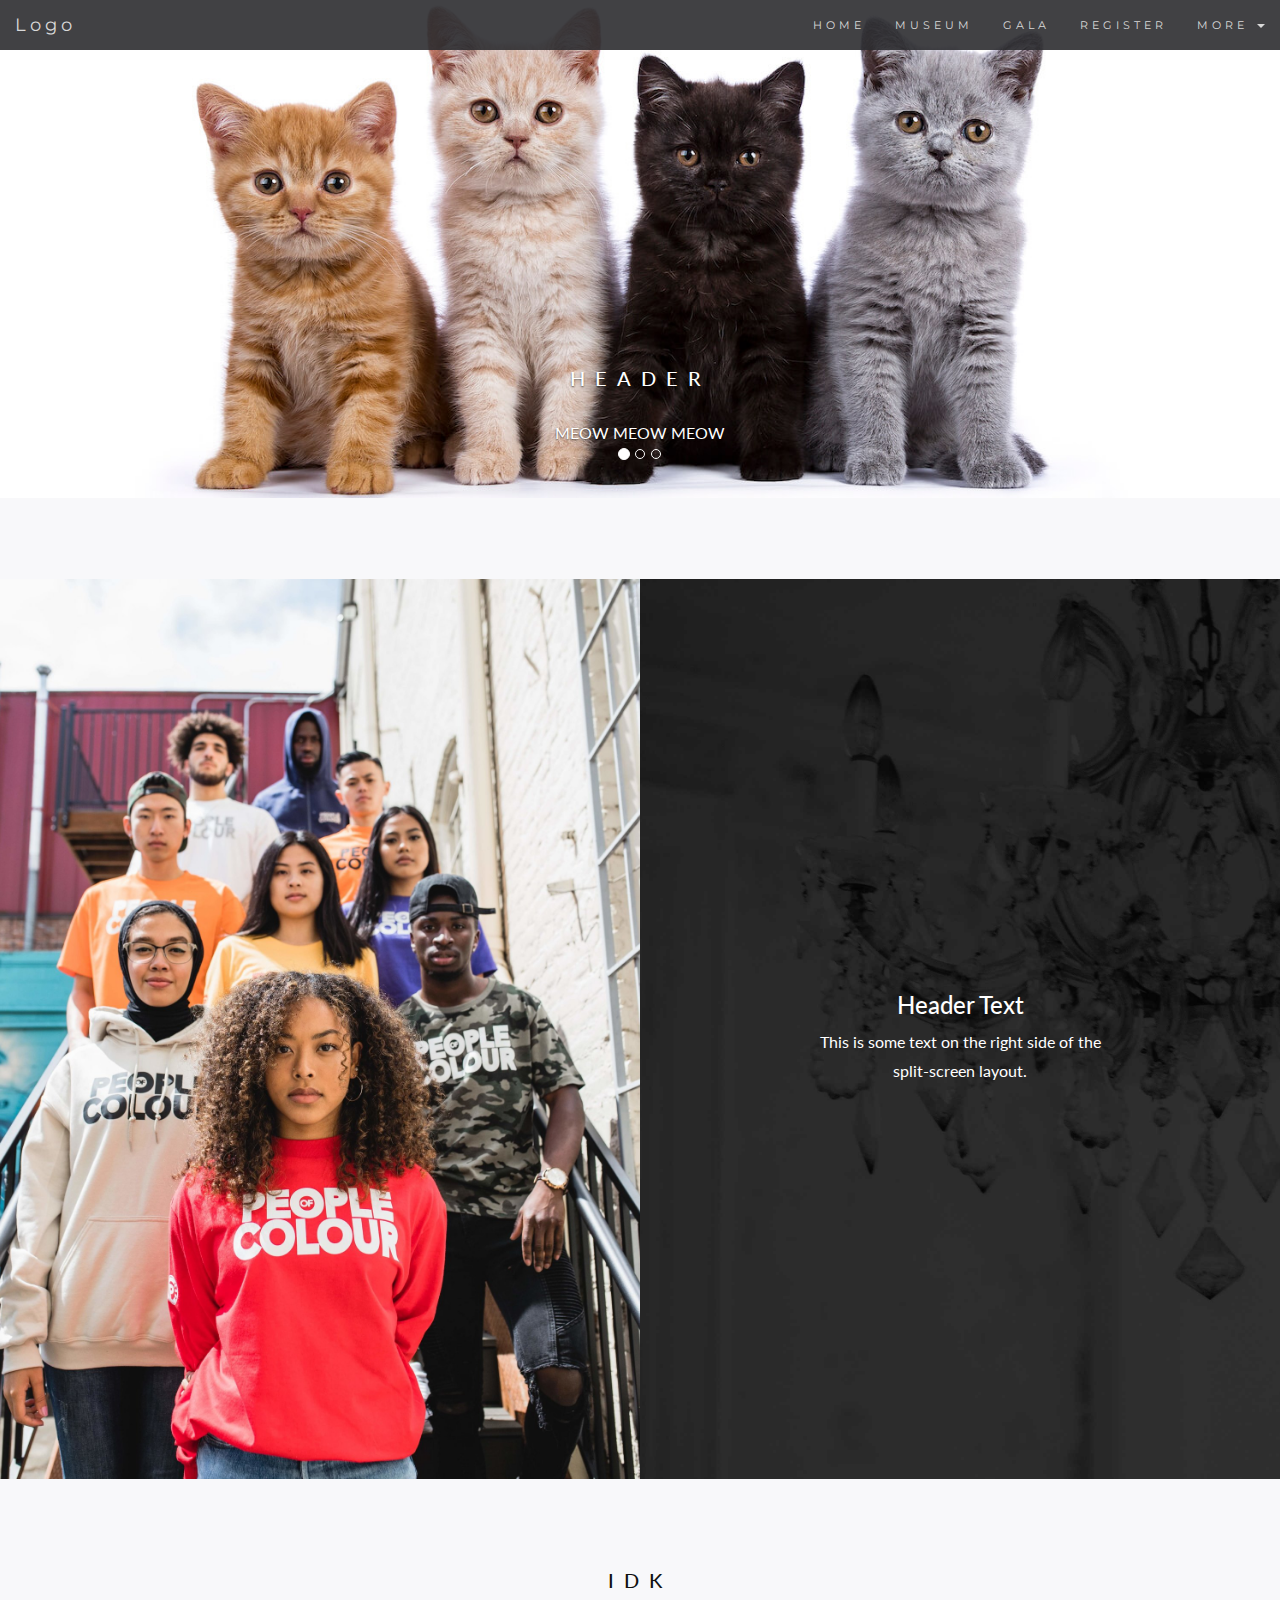
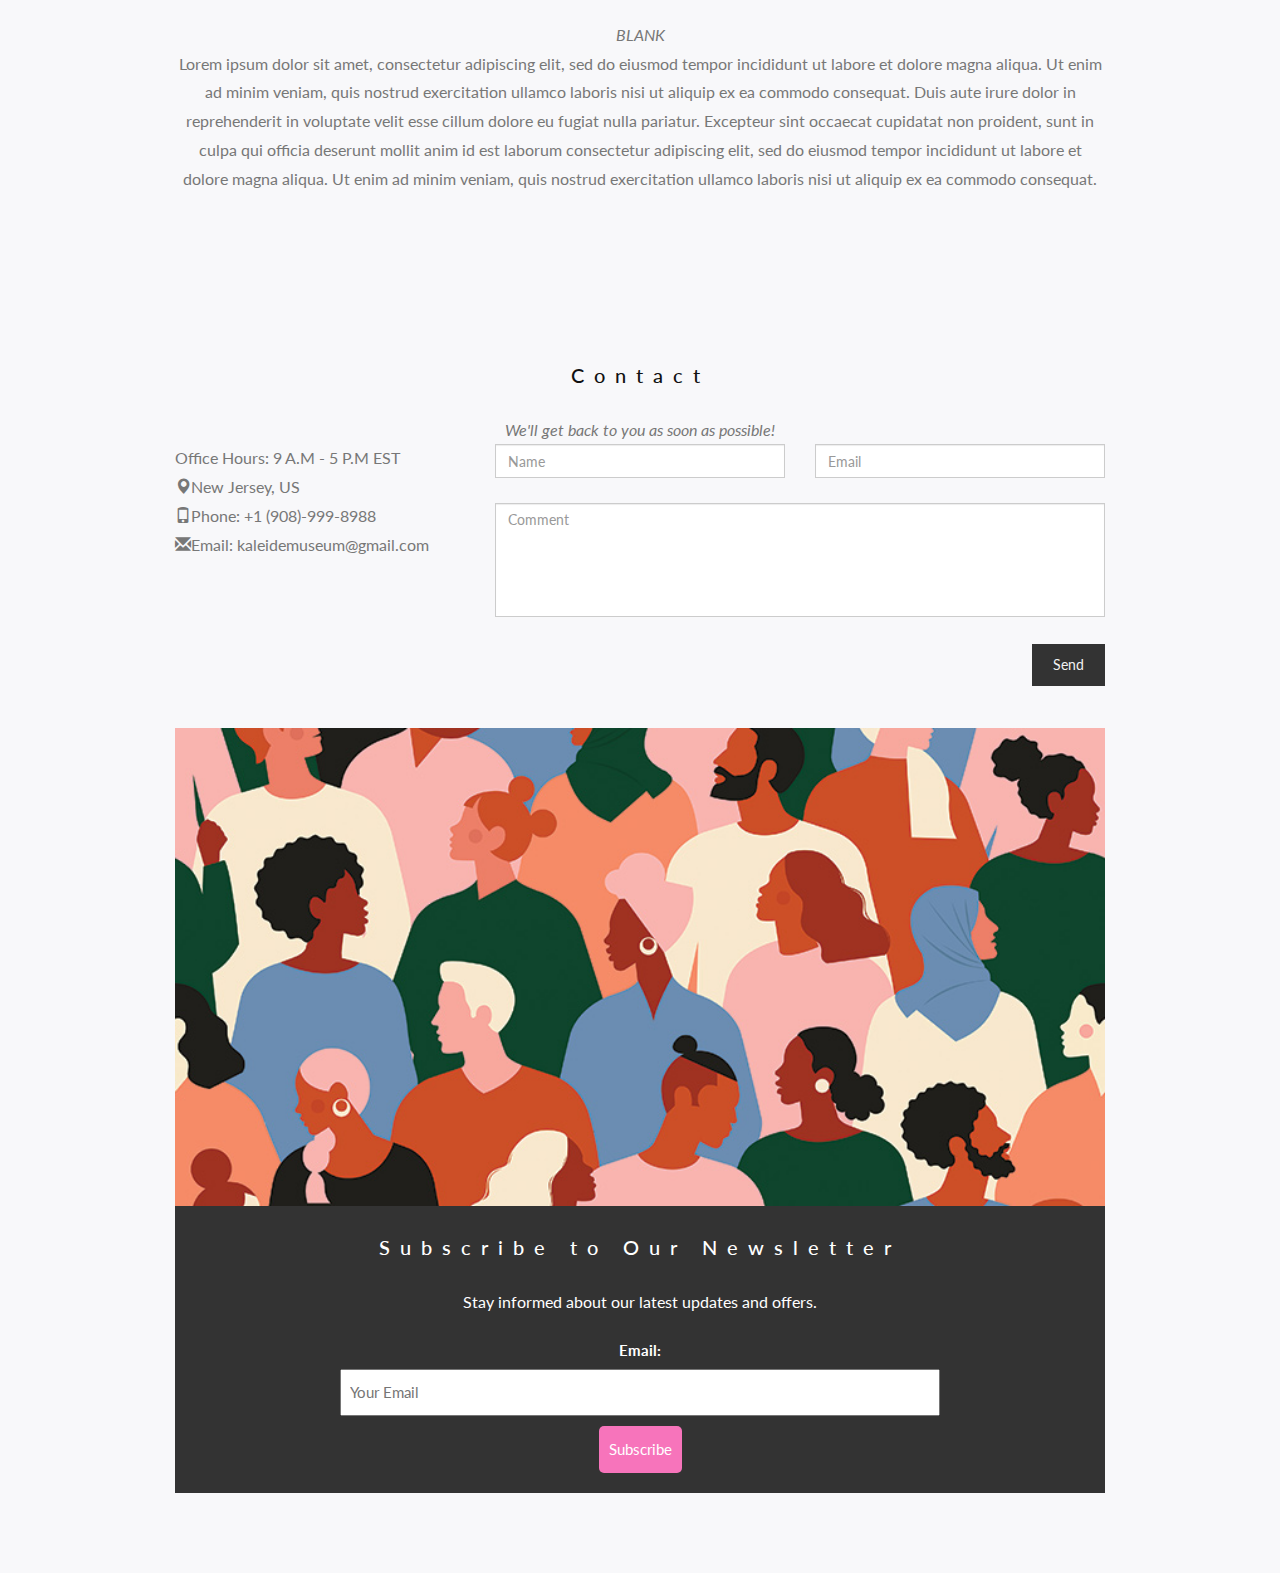
==== index.html @ e1161e77 "Add files via upload" ====
<!DOCTYPE html>
<html lang="en">
<!-- Index css -->

<head>
  <!-- Theme Made By www.w3schools.com - No Copyright -->
  <title>Kaleidoscope</title>
  <meta charset="utf-8">
  <meta name="viewport" content="width=device-width, initial-scale=1">
  <link rel="stylesheet" href="https://maxcdn.bootstrapcdn.com/bootstrap/3.4.1/css/bootstrap.min.css">
  <link href="https://fonts.googleapis.com/css?family=Lato" rel="stylesheet" type="text/css">
  <link href="https://fonts.googleapis.com/css?family=Montserrat" rel="stylesheet" type="text/css">
  <script src="https://ajax.googleapis.com/ajax/libs/jquery/3.7.1/jquery.min.js"></script>
  <script src="https://maxcdn.bootstrapcdn.com/bootstrap/3.4.1/js/bootstrap.min.js"></script>
  <link rel="stylesheet" href="CSS\stylespopuo.css">
  <style>
    body {
      font: 400 15px/1.8 Lato, sans-serif;
      color: #777;
    }

    h3,
    h4 {
      margin: 10px 0 30px 0;
      letter-spacing: 10px;
      font-size: 20px;
      color: #111;
    }

    .container {
      padding: 80px 120px;
    }

    .person {
      border: 10px solid transparent;
      margin-bottom: 25px;
      width: 80%;
      height: 80%;
      opacity: 0.7;
    }

    .person:hover {
      border-color: #f1f1f1;
    }

    .carousel-inner img {
      width: 100%;
      /* Set width to 100% */
      margin: auto;
    }

    .carousel-caption h3 {
      color: #fff !important;
    }

    @media (max-width: 600px) {
      .carousel-caption {
        display: none;
        /* Hide the carousel text when the screen is less than 600 pixels wide */
      }
    }

    .bg-1 {
      background: #2d2d30;
      color: #bdbdbd;
    }

    .bg-1 h3 {
      color: #fff;
    }

    .bg-1 p {
      font-style: italic;
    }

    .list-group-item:first-child {
      border-top-right-radius: 0;
      border-top-left-radius: 0;
    }

    .list-group-item:last-child {
      border-bottom-right-radius: 0;
      border-bottom-left-radius: 0;
    }

    .thumbnail {
      padding: 0 0 15px 0;
      border: none;
      border-radius: 0;
    }

    .thumbnail p {
      margin-top: 15px;
      color: #555;
    }

    .btn {
      padding: 10px 20px;
      background-color: #333;
      color: #f1f1f1;
      border-radius: 0;
      transition: .2s;
    }

    .btn:hover,
    .btn:focus {
      border: 1px solid #333;
      background-color: #fff;
      color: #000;
    }

    .modal-header,
    h4,
    .close {
      background-color: #333;
      color: #fff !important;
      text-align: center;
      font-size: 30px;
    }

    .modal-header,
    .modal-body {
      padding: 40px 50px;
    }

    .nav-tabs li a {
      color: #777;
    }

    .navbar {
      font-family: Montserrat, sans-serif;
      margin-bottom: 0;
      background-color: #2d2d30;
      border: 0;
      font-size: 11px !important;
      letter-spacing: 4px;
      opacity: 0.9;
    }

    .navbar li a,
    .navbar .navbar-brand {
      color: #d5d5d5 !important;
    }

    .navbar-nav li a:hover {
      color: #fff !important;
    }

    .navbar-nav li.active a {
      color: #fff !important;
      background-color: #29292c !important;
    }

    .navbar-default .navbar-toggle {
      border-color: transparent;
    }

    .open .dropdown-toggle {
      color: #fff;
      background-color: #555 !important;
    }

    .dropdown-menu li a {
      color: #000 !important;
    }

    .dropdown-menu li a:hover {
      background-color: gray !important;
    }

    footer {
      background-color: #333;
      color: #fff;
      padding: 20px 0;
    }

    .footer-content {
      max-width: 600px;
      margin: 0 auto;
      text-align: center;
    }

    .form-control {
      border-radius: 0;
    }

    textarea {
      resize: none;
    }
  </style>
</head>
<!-- end index css -->

<body id="myPage" data-spy="scroll" data-target=".navbar" data-offset="50">

  <nav class="navbar navbar-default navbar-fixed-top">
    <div class="container-fluid">
      <div class="navbar-header">
        <button type="button" class="navbar-toggle" data-toggle="collapse" data-target="#myNavbar">
          <span class="icon-bar"></span>
          <span class="icon-bar"></span>
          <span class="icon-bar"></span>
        </button>
        <a class="navbar-brand" href="#myPage">Logo</a>
      </div>
      <div class="collapse navbar-collapse" id="myNavbar">
        <ul class="nav navbar-nav navbar-right">
          <li><a href="Index.html">HOME</a></li>
          <li><a href="Museum.html">MUSEUM</a></li>
          <li><a href="Gala.html">GALA</a></li>
          <li><a href="Register.html">REGISTER</a></li>
          <li class="dropdown">
            <a class="dropdown-toggle" data-toggle="dropdown" href="#">MORE
              <span class="caret"></span></a>
            <ul class="dropdown-menu">
              <li><a href="Volunteer.html">VOLUNTEER</a></li>
              <li><a href="History.html">HISTORY</a></li>
            </ul>
          </li>

        </ul>
      </div>
    </div>
  </nav>

  <div id="myCarousel" class="carousel slide" data-ride="carousel">
    <!-- Indicators -->
    <ol class="carousel-indicators">
      <li data-target="#myCarousel" data-slide-to="0" class="active"></li>
      <li data-target="#myCarousel" data-slide-to="1"></li>
      <li data-target="#myCarousel" data-slide-to="2"></li>
    </ol>

    <!-- Wrapper for slides -->
    <div class="carousel-inner" role="listbox">
      <div class="item active">
        <img src="Image\placehole4.jpg" alt="New York" width="1200" height="700">
        <div class="carousel-caption">
          <h3>HEADER</h3>
          <p>MEOW MEOW MEOW</p>
        </div>
      </div>

      <div class="item">
        <img src="Image\placehole5.jpg" alt="Chicago" width="1200" height="700">
        <div class="carousel-caption">
          <h3>HEADER</h3>
          <p>MEOW MEOW MEOW MEOW MEOW MEOW</p>
        </div>
      </div>

      <div class="item">
        <img src="Image\placehole6.jpg" alt="Los Angeles" width="1200" height="700">
        <div class="carousel-caption">
          <h3>HEADER</h3>
          <p>MEOW MEOW MEOW MEOW MEOW MEOW MEOW MEOW MEOW</p>
        </div>
      </div>
    </div>

  </div>

  <br>
  <br>
  <br>
  <div class="split-screen-container">
    <div class="split left">
      <img src="Image\placehole9.jpg" alt="Left Image">
    </div>
    <div class="split right">
      <div class="text">
        <h2>Header Text</h2>
        <p>This is some text on the right side of the split-screen layout.</p>
      </div>
      <img src="Image\placehole10.jpg" alt="Right Image">
    </div>
  </div>


  <!-- Container (The Band Section) -->
  <div id="band" class="container text-center">
    <h3>IDK</h3>
    <p><em>BLANK</em></p>
    <p>Lorem ipsum dolor sit amet, consectetur adipiscing elit, sed do eiusmod tempor incididunt ut labore et dolore
      magna aliqua. Ut enim ad minim veniam, quis nostrud exercitation ullamco laboris nisi ut aliquip ex ea commodo
      consequat. Duis aute irure dolor in reprehenderit in voluptate velit esse cillum dolore eu fugiat nulla pariatur.
      Excepteur sint occaecat cupidatat non proident, sunt in culpa qui officia deserunt mollit anim id est laborum
      consectetur adipiscing elit, sed do eiusmod tempor incididunt ut labore et dolore magna aliqua. Ut enim ad minim
      veniam, quis nostrud exercitation ullamco laboris nisi ut aliquip ex ea commodo consequat.</p>
  </div>


  <!-- Container (Contact Section) -->
  <div id="contact" class="container">
    <h3 class="text-center">Contact</h3>
    <p class="text-center"><em>We'll get back to you as soon as possible!</em></p>

    <div class="row">
      <div class="col-md-4">
        <p>Office Hours: 9 A.M - 5 P.M EST</p>
        <p><span class="glyphicon glyphicon-map-marker"></span>New Jersey, US</p>
        <p><span class="glyphicon glyphicon-phone"></span>Phone: +1 (908)-999-8988</p>
        <p><span class="glyphicon glyphicon-envelope"></span>Email: kaleidemuseum@gmail.com</p>
      </div>
      <div class="col-md-8">
        <div class="row">
          <div class="col-sm-6 form-group">
            <input class="form-control" id="name" name="name" placeholder="Name" type="text" required>
          </div>
          <div class="col-sm-6 form-group">
            <input class="form-control" id="email" name="email" placeholder="Email" type="email" required>
          </div>
        </div>
        <textarea class="form-control" id="comments" name="comments" placeholder="Comment" rows="5"></textarea>
        <br>
        <div class="row">
          <div class="col-md-12 form-group">
            <button class="btn pull-right" type="submit">Send</button>
          </div>
        </div>
      </div>
    </div>
    <br>

    <!-- Image of location/map -->
    <img src="Image\temp1.jpg" class="img-responsive" style="width:100%">

    <script>
      $(document).ready(function () {
        // Initialize Tooltip
        $('[data-toggle="tooltip"]').tooltip();

        // Make sure this.hash has a value before overriding default behavior
        if (this.hash !== "") {

          // Prevent default anchor click behavior
          event.preventDefault();

          // Store hash
          var hash = this.hash;

          // Using jQuery's animate() method to add smooth page scroll
          // The optional number (900) specifies the number of milliseconds it takes to scroll to the specified area
          $('html, body').animate({
            scrollTop: $(hash).offset().top
          }, 900, function () {

            // Add hash (#) to URL when done scrolling (default click behavior)
            window.location.hash = hash;
          });
        } // End if
      });

    </script>

    <!-- Newsletter Pop Up -->
    <div class="popup-container" id="popupContainer">
      <div class="popup">
        <span class="close-btn" onclick="closePopup()">&times;</span>
        <h2>Subscribe to Our Newsletter</h2>
        <p>Stay updated with our latest news and offers!</p>
        <form id="newsletterForm">
          <label for="email">Email:</label>
          <input type="email" id="email" name="email" required>
          <button type="submit">Subscribe</button>
        </form>
      </div>
    </div>

    <script src="Script\scriptpopup.js"></script>
    <!-- End of pop up -->

    <footer>
      <div class="footer-content">
        <h3 style="color: white;"">Subscribe to Our Newsletter</h3>
      <p>Stay informed about our latest updates and offers.</p>
      <form action=" subscribe.php" method="post">
          <label for="email">Email:</label>
          <input type="email" id="email" name="email" placeholder="Your Email" required>
          <button type="submit">Subscribe</button>
          </form>
      </div>
    </footer>

</body>

</html>
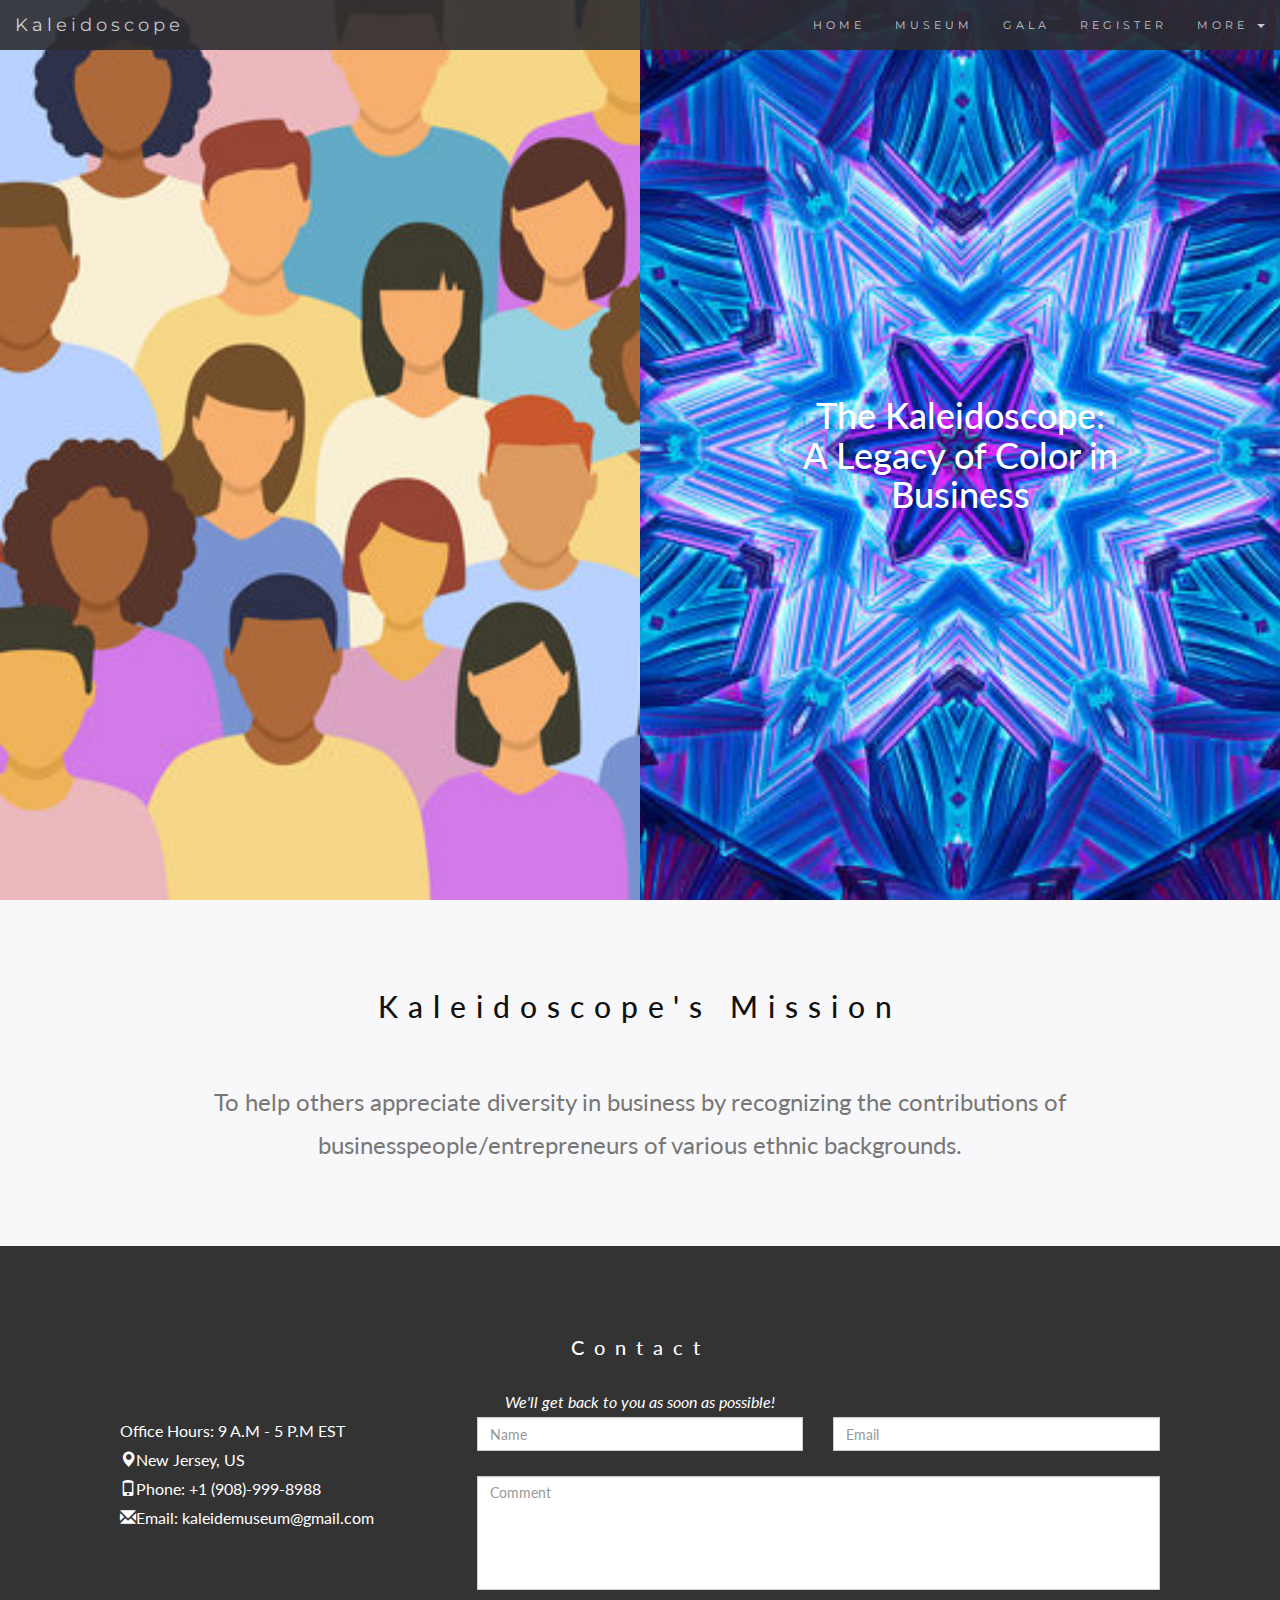
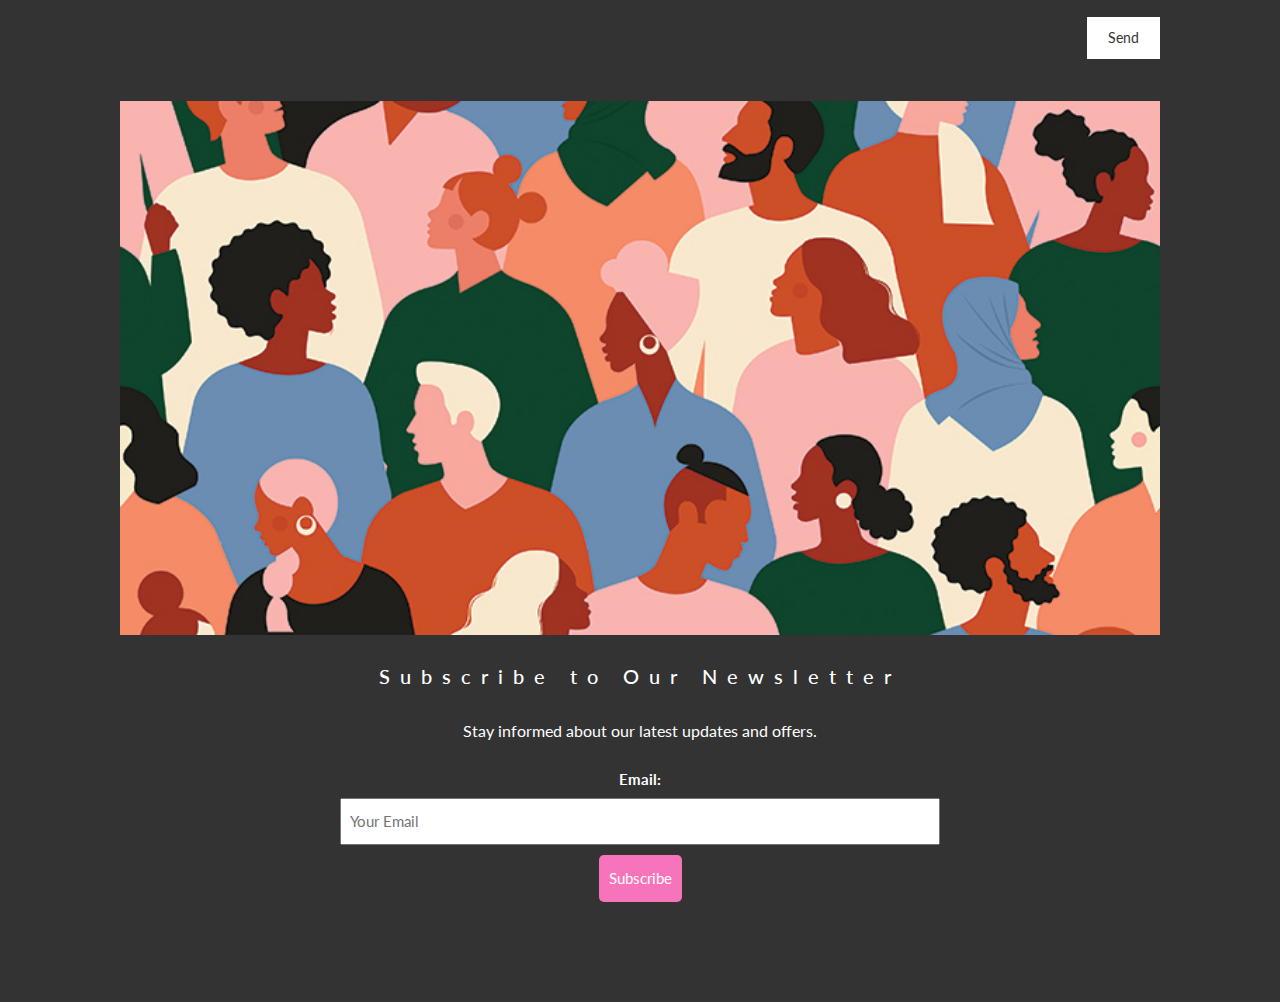
==== commit e18611fd: "Add files via upload" ====
--- a/index.html
+++ b/index.html
@@ -3,7 +3,7 @@
 <!-- Index css -->
 
 <head>
-  <!-- Theme Made By www.w3schools.com - No Copyright -->
+  <!-- Bootstrap Made By www.w3schools.com - No Copyright -->
   <title>Kaleidoscope</title>
   <meta charset="utf-8">
   <meta name="viewport" content="width=device-width, initial-scale=1">
@@ -31,6 +31,11 @@
       padding: 80px 120px;
     }
 
+    .container2 {
+      padding: 80px 120px;
+      background-color: #333;
+    }
+
     .person {
       border: 10px solid transparent;
       margin-bottom: 25px;
@@ -96,8 +101,8 @@
 
     .btn {
       padding: 10px 20px;
-      background-color: #333;
-      color: #f1f1f1;
+      background-color: #fff;
+      color: #333;
       border-radius: 0;
       transition: .2s;
     }
@@ -105,15 +110,14 @@
     .btn:hover,
     .btn:focus {
       border: 1px solid #333;
-      background-color: #fff;
+      background-color: #FF9A8A;
       color: #000;
     }
 
     .modal-header,
     h4,
     .close {
-      background-color: #333;
-      color: #fff !important;
+      color: #111 !important;
       text-align: center;
       font-size: 30px;
     }
@@ -187,6 +191,7 @@
     textarea {
       resize: none;
     }
+
   </style>
 </head>
 <!-- end index css -->
@@ -201,11 +206,11 @@
           <span class="icon-bar"></span>
           <span class="icon-bar"></span>
         </button>
-        <a class="navbar-brand" href="#myPage">Logo</a>
+        <a class="navbar-brand" href="#myPage">Kaleidoscope</a>
       </div>
       <div class="collapse navbar-collapse" id="myNavbar">
         <ul class="nav navbar-nav navbar-right">
-          <li><a href="Index.html">HOME</a></li>
+          <li><a href="index.html">HOME</a></li>
           <li><a href="Museum.html">MUSEUM</a></li>
           <li><a href="Gala.html">GALA</a></li>
           <li><a href="Register.html">REGISTER</a></li>
@@ -223,84 +228,38 @@
     </div>
   </nav>
 
-  <div id="myCarousel" class="carousel slide" data-ride="carousel">
-    <!-- Indicators -->
-    <ol class="carousel-indicators">
-      <li data-target="#myCarousel" data-slide-to="0" class="active"></li>
-      <li data-target="#myCarousel" data-slide-to="1"></li>
-      <li data-target="#myCarousel" data-slide-to="2"></li>
-    </ol>
-
-    <!-- Wrapper for slides -->
-    <div class="carousel-inner" role="listbox">
-      <div class="item active">
-        <img src="Image\placehole4.jpg" alt="New York" width="1200" height="700">
-        <div class="carousel-caption">
-          <h3>HEADER</h3>
-          <p>MEOW MEOW MEOW</p>
-        </div>
-      </div>
-
-      <div class="item">
-        <img src="Image\placehole5.jpg" alt="Chicago" width="1200" height="700">
-        <div class="carousel-caption">
-          <h3>HEADER</h3>
-          <p>MEOW MEOW MEOW MEOW MEOW MEOW</p>
-        </div>
-      </div>
-
-      <div class="item">
-        <img src="Image\placehole6.jpg" alt="Los Angeles" width="1200" height="700">
-        <div class="carousel-caption">
-          <h3>HEADER</h3>
-          <p>MEOW MEOW MEOW MEOW MEOW MEOW MEOW MEOW MEOW</p>
-        </div>
-      </div>
-    </div>
-
-  </div>
-
-  <br>
-  <br>
-  <br>
   <div class="split-screen-container">
     <div class="split left">
-      <img src="Image\placehole9.jpg" alt="Left Image">
+      <img src="Image/ppl.jpg" alt="Left Image">
     </div>
     <div class="split right">
       <div class="text">
-        <h2>Header Text</h2>
-        <p>This is some text on the right side of the split-screen layout.</p>
-      </div>
-      <img src="Image\placehole10.jpg" alt="Right Image">
+      <h1 style="color:white;">The Kaleidoscope: A Legacy of Color in Business</h1>
+      </div>
+      <img src="Image/ka1.jpg" alt="Right Image">
     </div>
   </div>
 
 
-  <!-- Container (The Band Section) -->
+  <!-- Container (Mission Statement) -->
   <div id="band" class="container text-center">
-    <h3>IDK</h3>
-    <p><em>BLANK</em></p>
-    <p>Lorem ipsum dolor sit amet, consectetur adipiscing elit, sed do eiusmod tempor incididunt ut labore et dolore
-      magna aliqua. Ut enim ad minim veniam, quis nostrud exercitation ullamco laboris nisi ut aliquip ex ea commodo
-      consequat. Duis aute irure dolor in reprehenderit in voluptate velit esse cillum dolore eu fugiat nulla pariatur.
-      Excepteur sint occaecat cupidatat non proident, sunt in culpa qui officia deserunt mollit anim id est laborum
-      consectetur adipiscing elit, sed do eiusmod tempor incididunt ut labore et dolore magna aliqua. Ut enim ad minim
-      veniam, quis nostrud exercitation ullamco laboris nisi ut aliquip ex ea commodo consequat.</p>
+    <h4>Kaleidoscope's Mission</h4>
+    <br>
+    <p><font size="+2">To help others appreciate diversity in business by recognizing the contributions of businesspeople/entrepreneurs of various ethnic backgrounds.</font></p>
   </div>
 
 
   <!-- Container (Contact Section) -->
-  <div id="contact" class="container">
-    <h3 class="text-center">Contact</h3>
-    <p class="text-center"><em>We'll get back to you as soon as possible!</em></p>
+  <div id="contact" class="container2">
+    <h3 style="color:white;" class="text-center">Contact</h3>
+    <p style="color:white;" class="text-center"><em>We'll get back to you as soon as possible!</em></p>
 
     <div class="row">
       <div class="col-md-4">
-        <p>Office Hours: 9 A.M - 5 P.M EST</p>
-        <p><span class="glyphicon glyphicon-map-marker"></span>New Jersey, US</p>
-        <p><span class="glyphicon glyphicon-phone"></span>Phone: +1 (908)-999-8988</p>
-        <p><span class="glyphicon glyphicon-envelope"></span>Email: kaleidemuseum@gmail.com</p>
+        <p style="color:white;">Office Hours: 9 A.M - 5 P.M EST</p>
+        <p style="color:white;"><span class="glyphicon glyphicon-map-marker"></span>New Jersey, US</p>
+        <p style="color:white;"><span class="glyphicon glyphicon-phone"></span>Phone: +1 (908)-999-8988</p>
+        <p style="color:white;"><span class="glyphicon glyphicon-envelope"></span>Email: kaleidemuseum@gmail.com</p>
       </div>
       <div class="col-md-8">
         <div class="row">
@@ -322,7 +281,7 @@
     </div>
     <br>
 
-    <!-- Image of location/map -->
+    <!-- Image of newletter -->
     <img src="Image\temp1.jpg" class="img-responsive" style="width:100%">
 
     <script>
@@ -371,6 +330,7 @@
     <!-- End of pop up -->
 
     <footer>
+      
       <div class="footer-content">
         <h3 style="color: white;"">Subscribe to Our Newsletter</h3>
       <p>Stay informed about our latest updates and offers.</p>
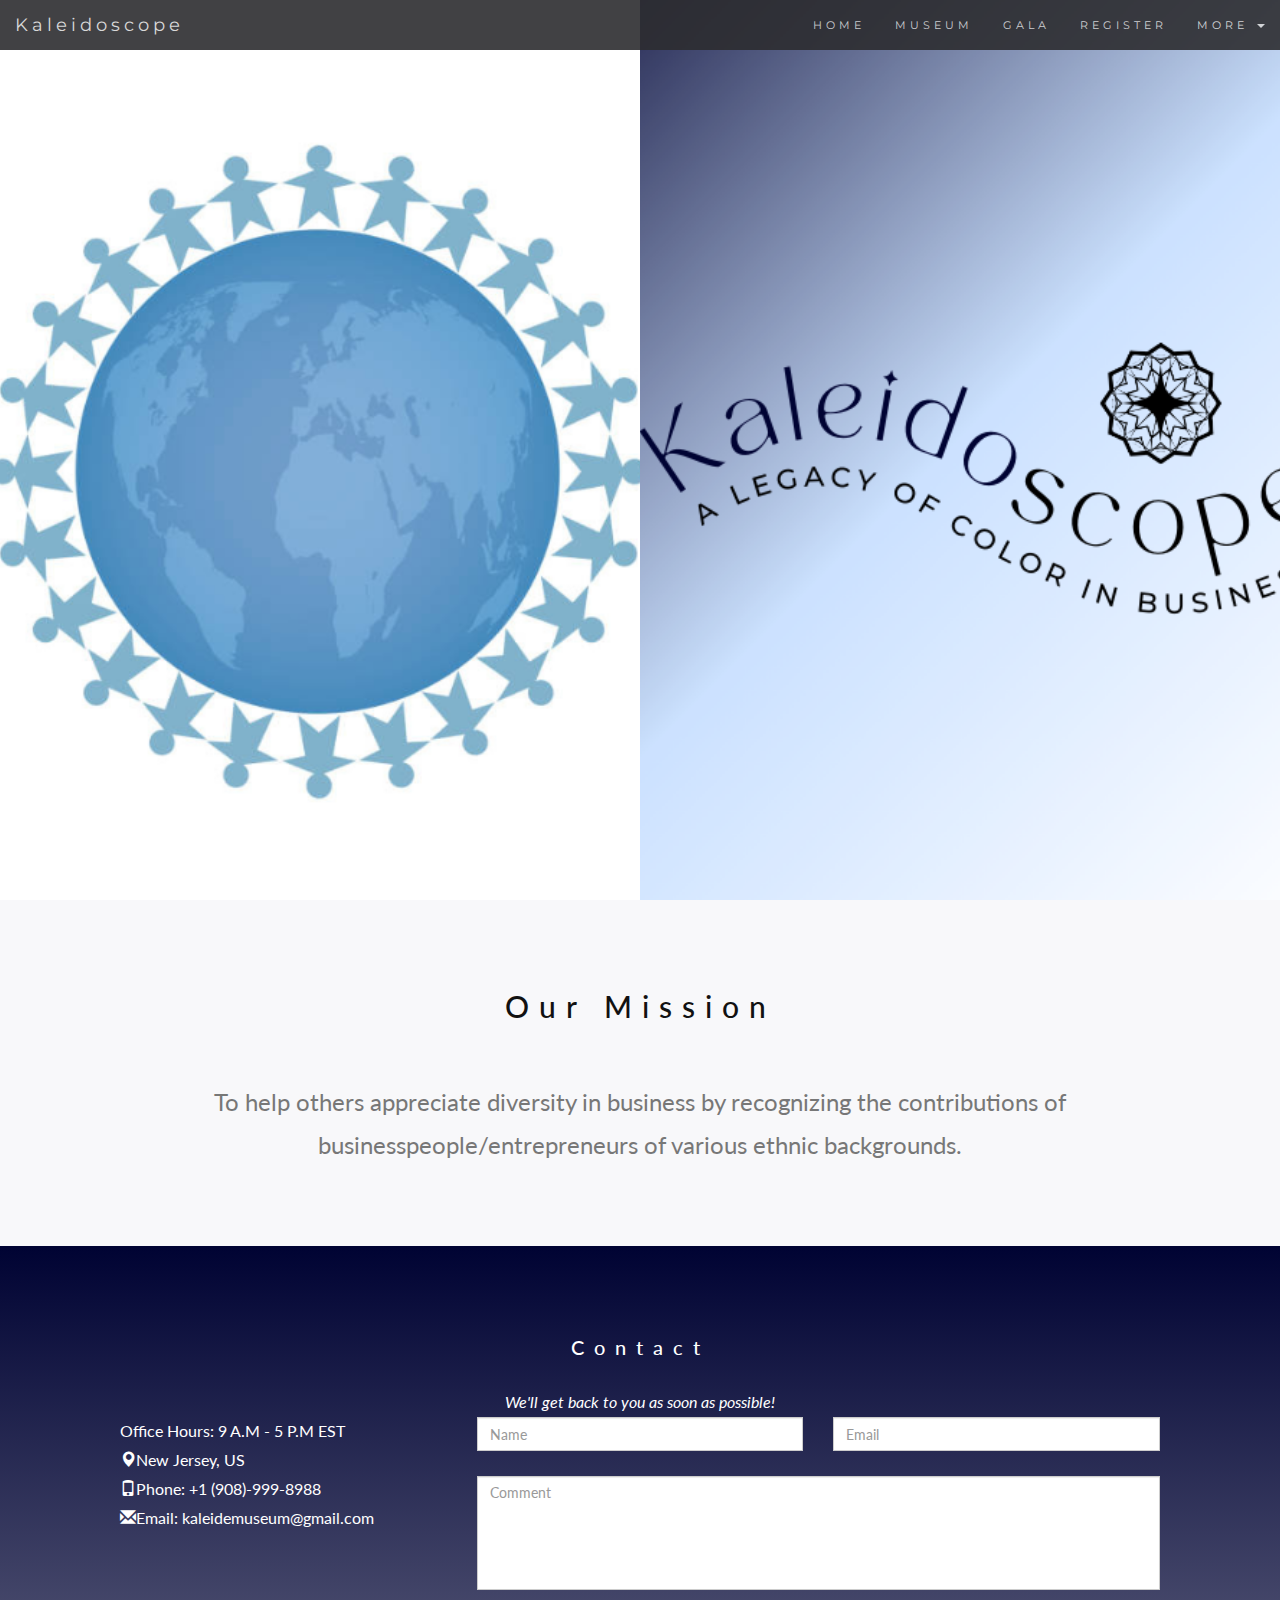
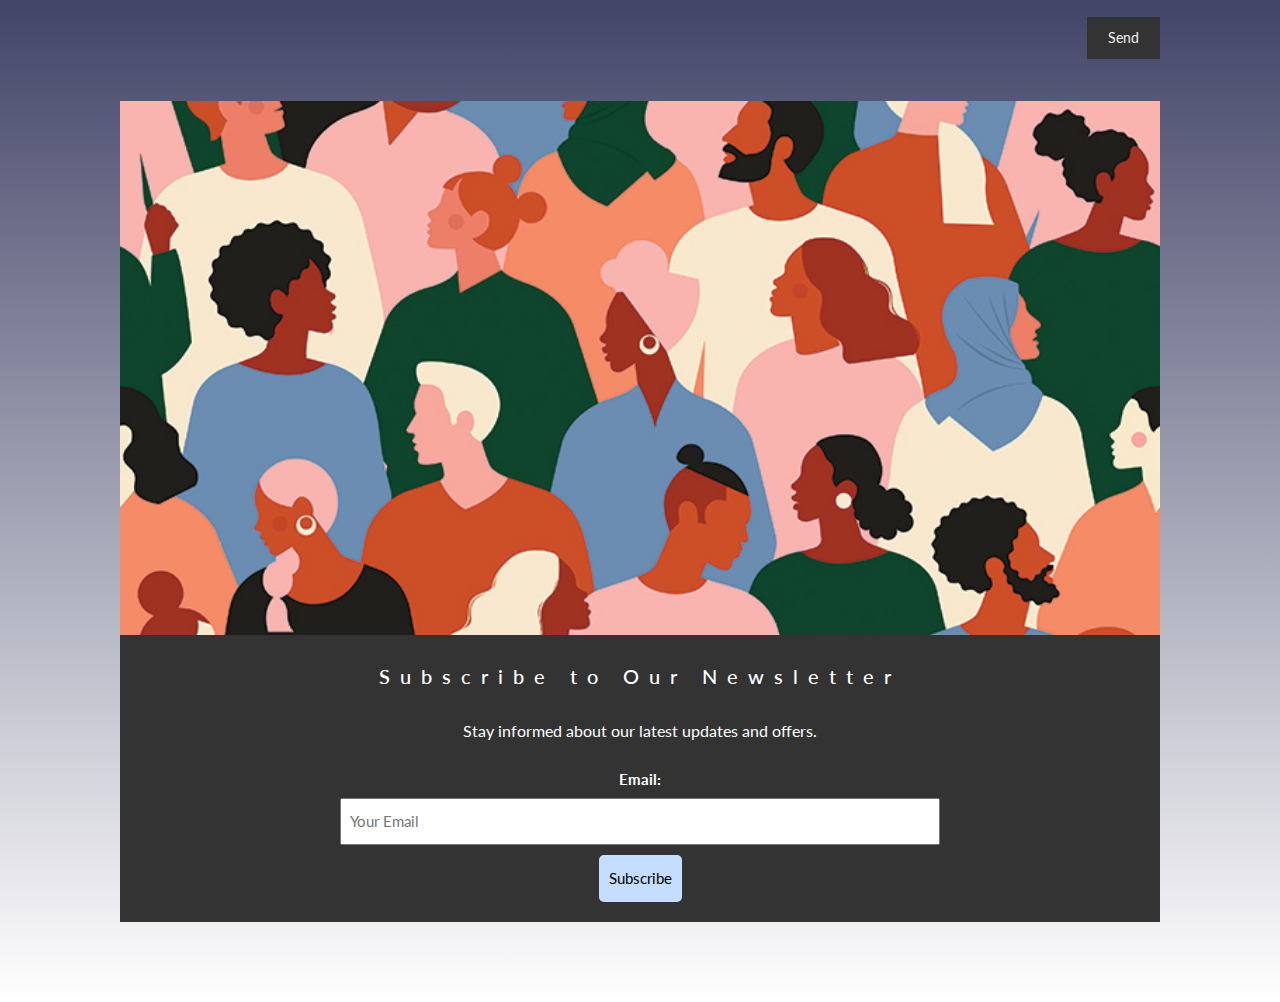
==== commit c2b28c3f: "Add files via upload" ====
--- a/index.html
+++ b/index.html
@@ -33,7 +33,7 @@
 
     .container2 {
       padding: 80px 120px;
-      background-color: #333;
+      background-image: linear-gradient(#000333, white);
     }
 
     .person {
@@ -100,19 +100,17 @@
     }
 
     .btn {
-      padding: 10px 20px;
-      background-color: #fff;
-      color: #333;
-      border-radius: 0;
-      transition: .2s;
-    }
-
-    .btn:hover,
-    .btn:focus {
-      border: 1px solid #333;
-      background-color: #FF9A8A;
-      color: #000;
-    }
+          padding: 10px 20px;
+          background-color: #333;
+          color: #f1f1f1;
+          border-radius: 0;
+          transition: .2s;
+        }
+        .btn:hover, .btn:focus {
+          border: 1px solid #333;
+          background-color: #fff;
+          color: #000;
+        }
 
     .modal-header,
     h4,
@@ -230,20 +228,17 @@
 
   <div class="split-screen-container">
     <div class="split left">
-      <img src="Image/ppl.jpg" alt="Left Image">
+      <img src="Image/Web Design Logooo.png" alt="Left Image">
     </div>
     <div class="split right">
-      <div class="text">
-      <h1 style="color:white;">The Kaleidoscope: A Legacy of Color in Business</h1>
-      </div>
-      <img src="Image/ka1.jpg" alt="Right Image">
+      <img src="Image/Web Design Logo1.png" alt="Right Image">
     </div>
   </div>
 
 
   <!-- Container (Mission Statement) -->
   <div id="band" class="container text-center">
-    <h4>Kaleidoscope's Mission</h4>
+    <h4 style="color:#456FE8;">Our Mission</h4>
     <br>
     <p><font size="+2">To help others appreciate diversity in business by recognizing the contributions of businesspeople/entrepreneurs of various ethnic backgrounds.</font></p>
   </div>
